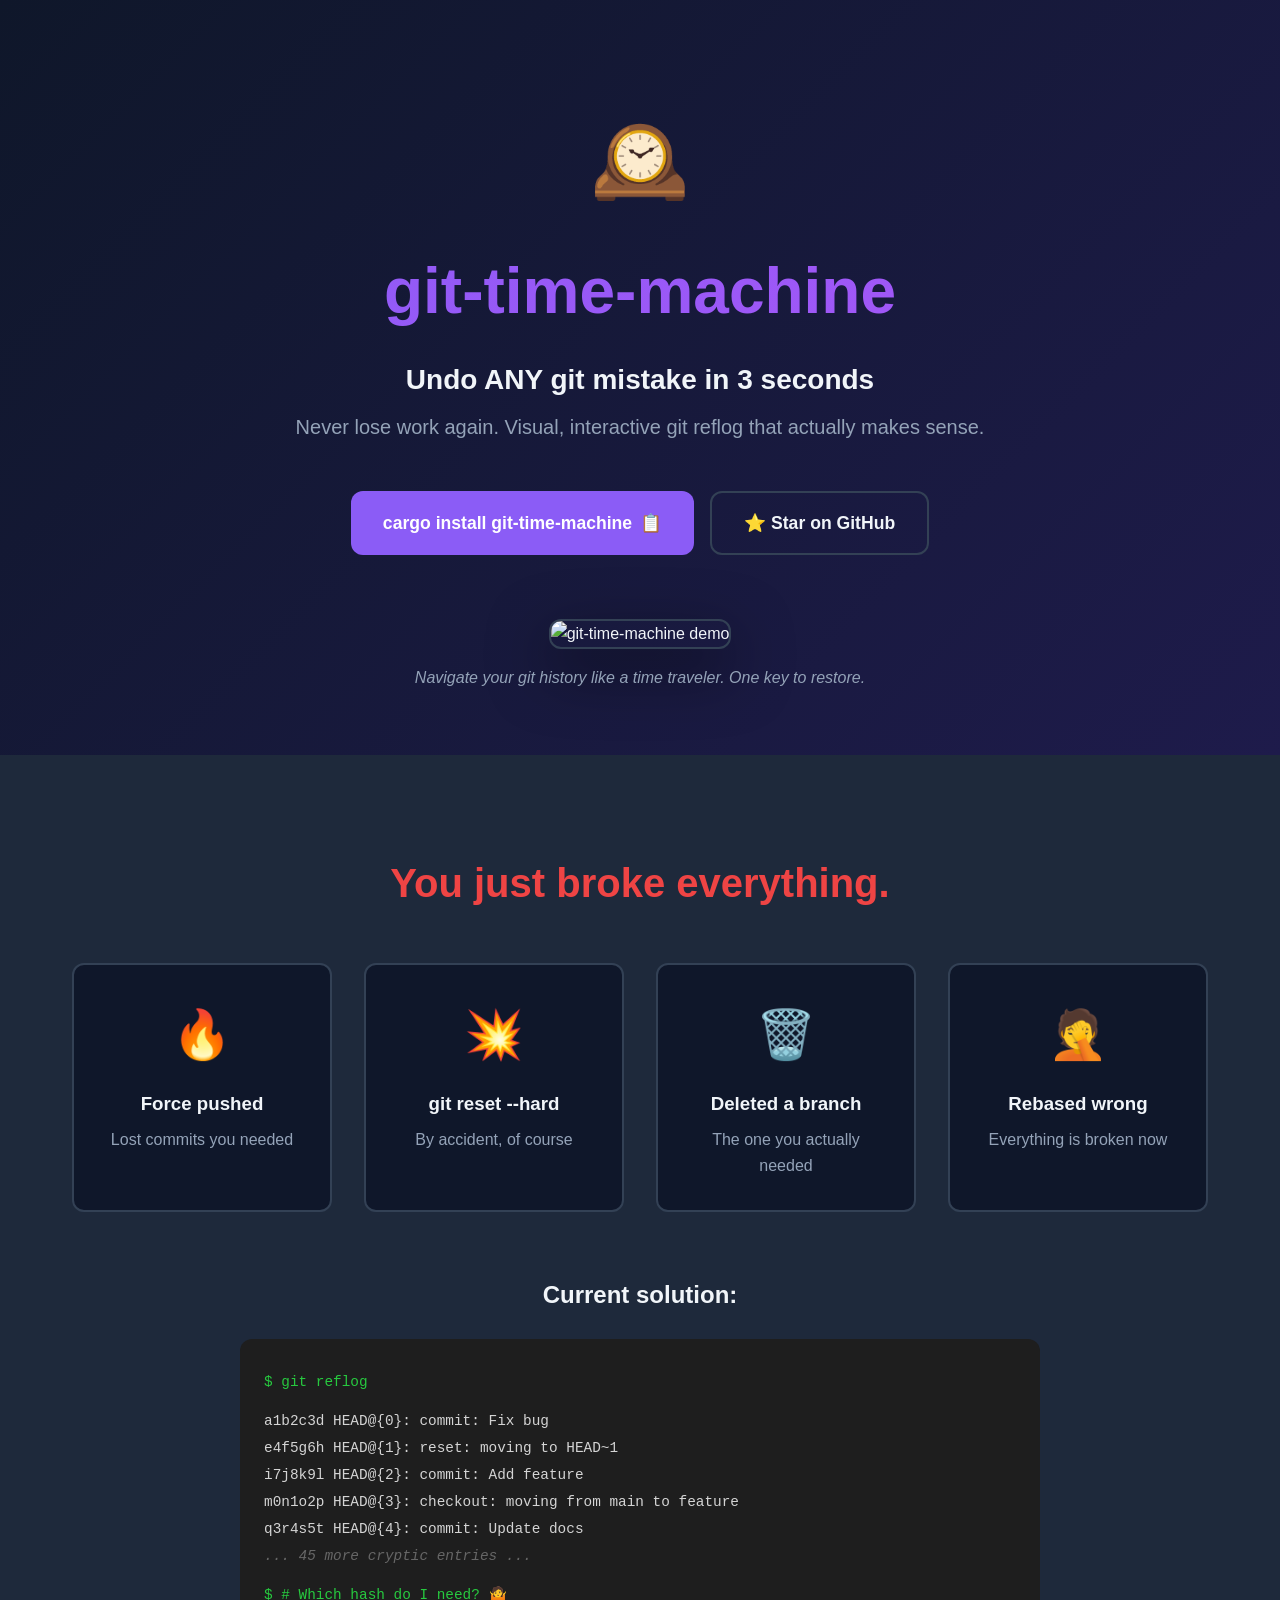
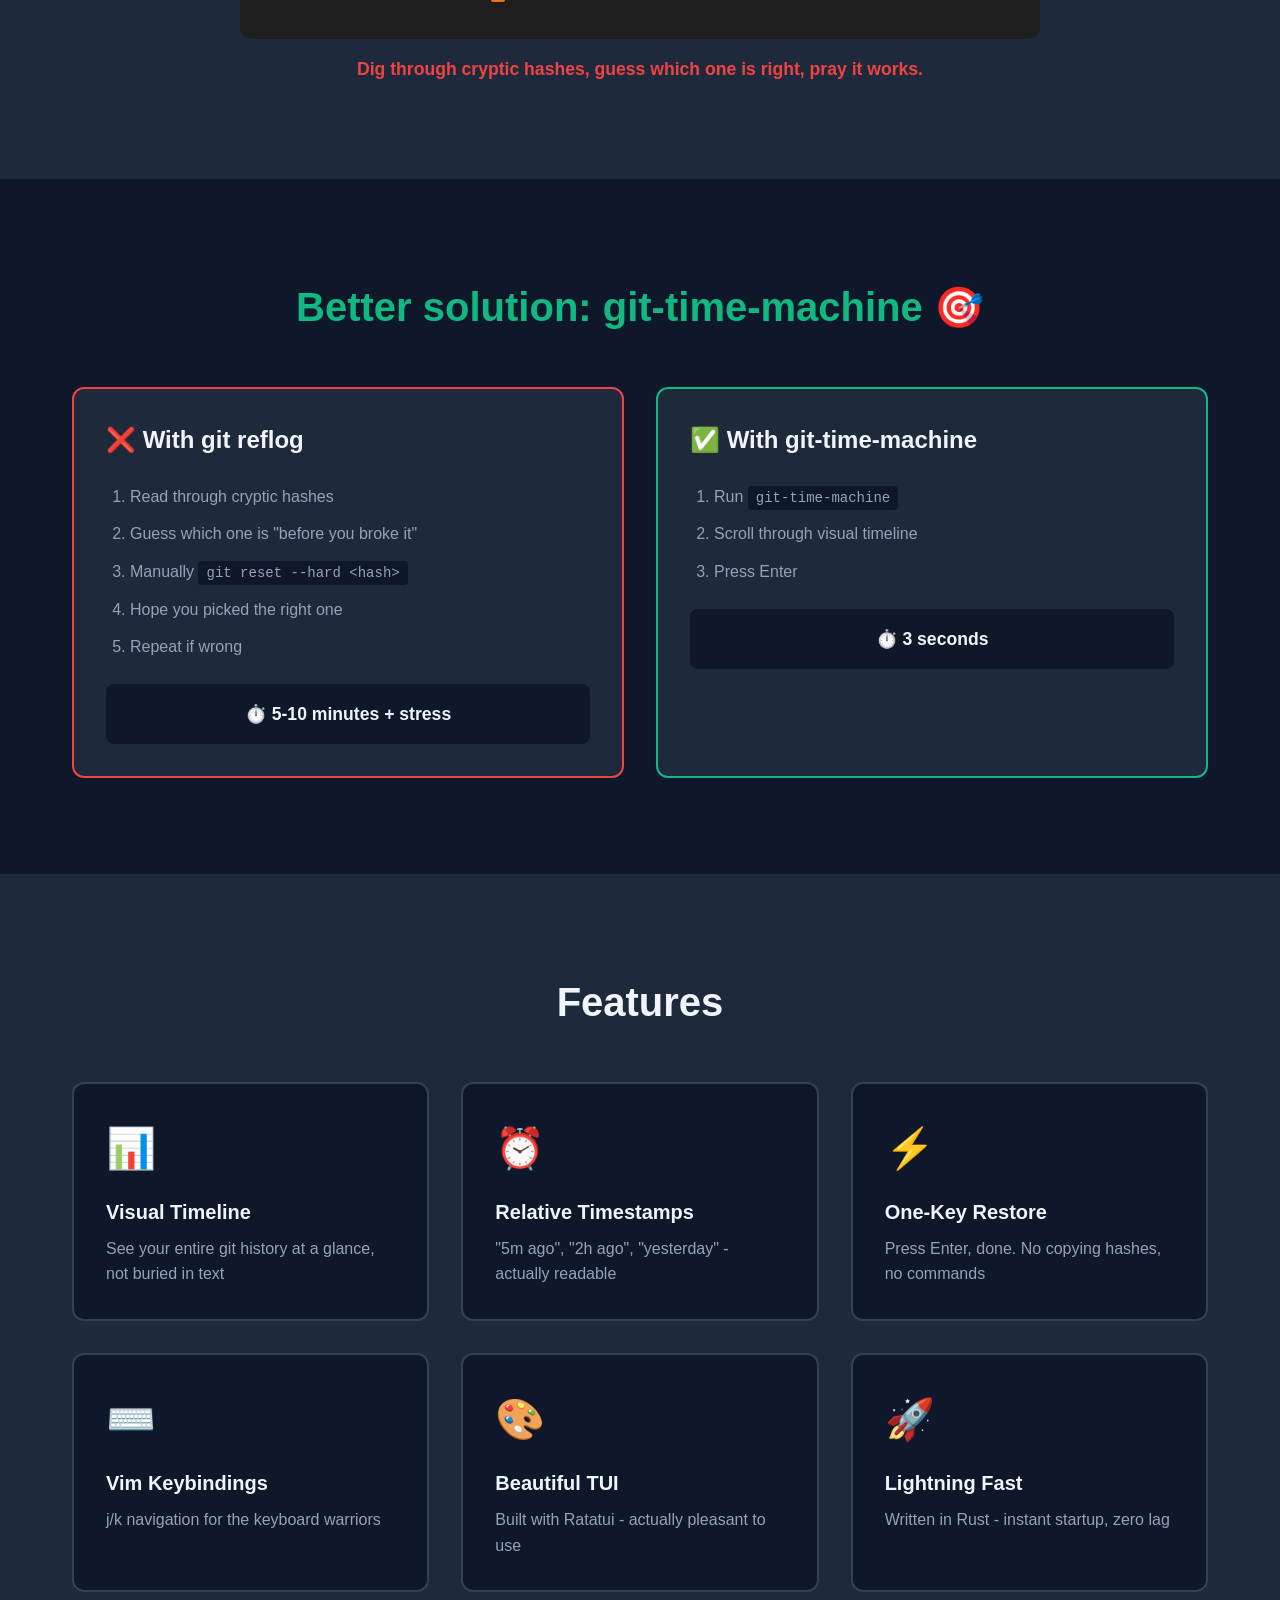
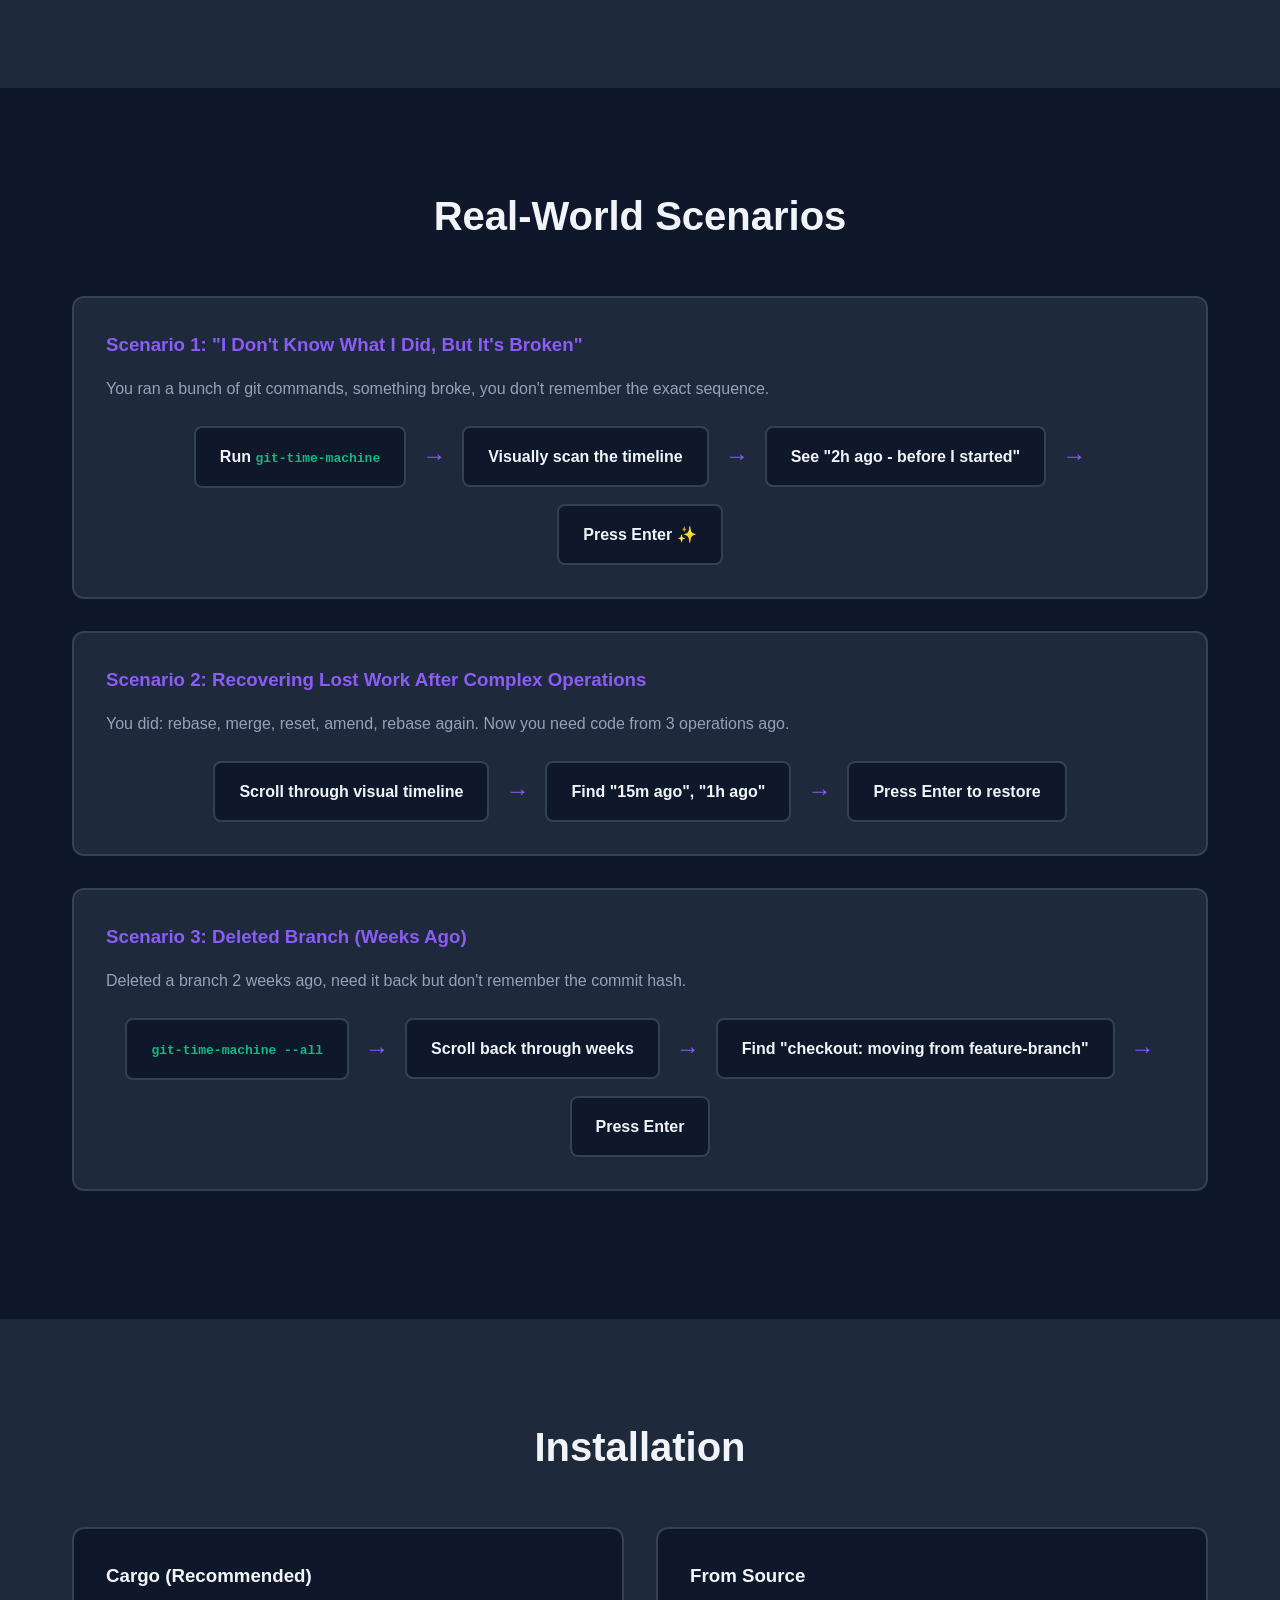
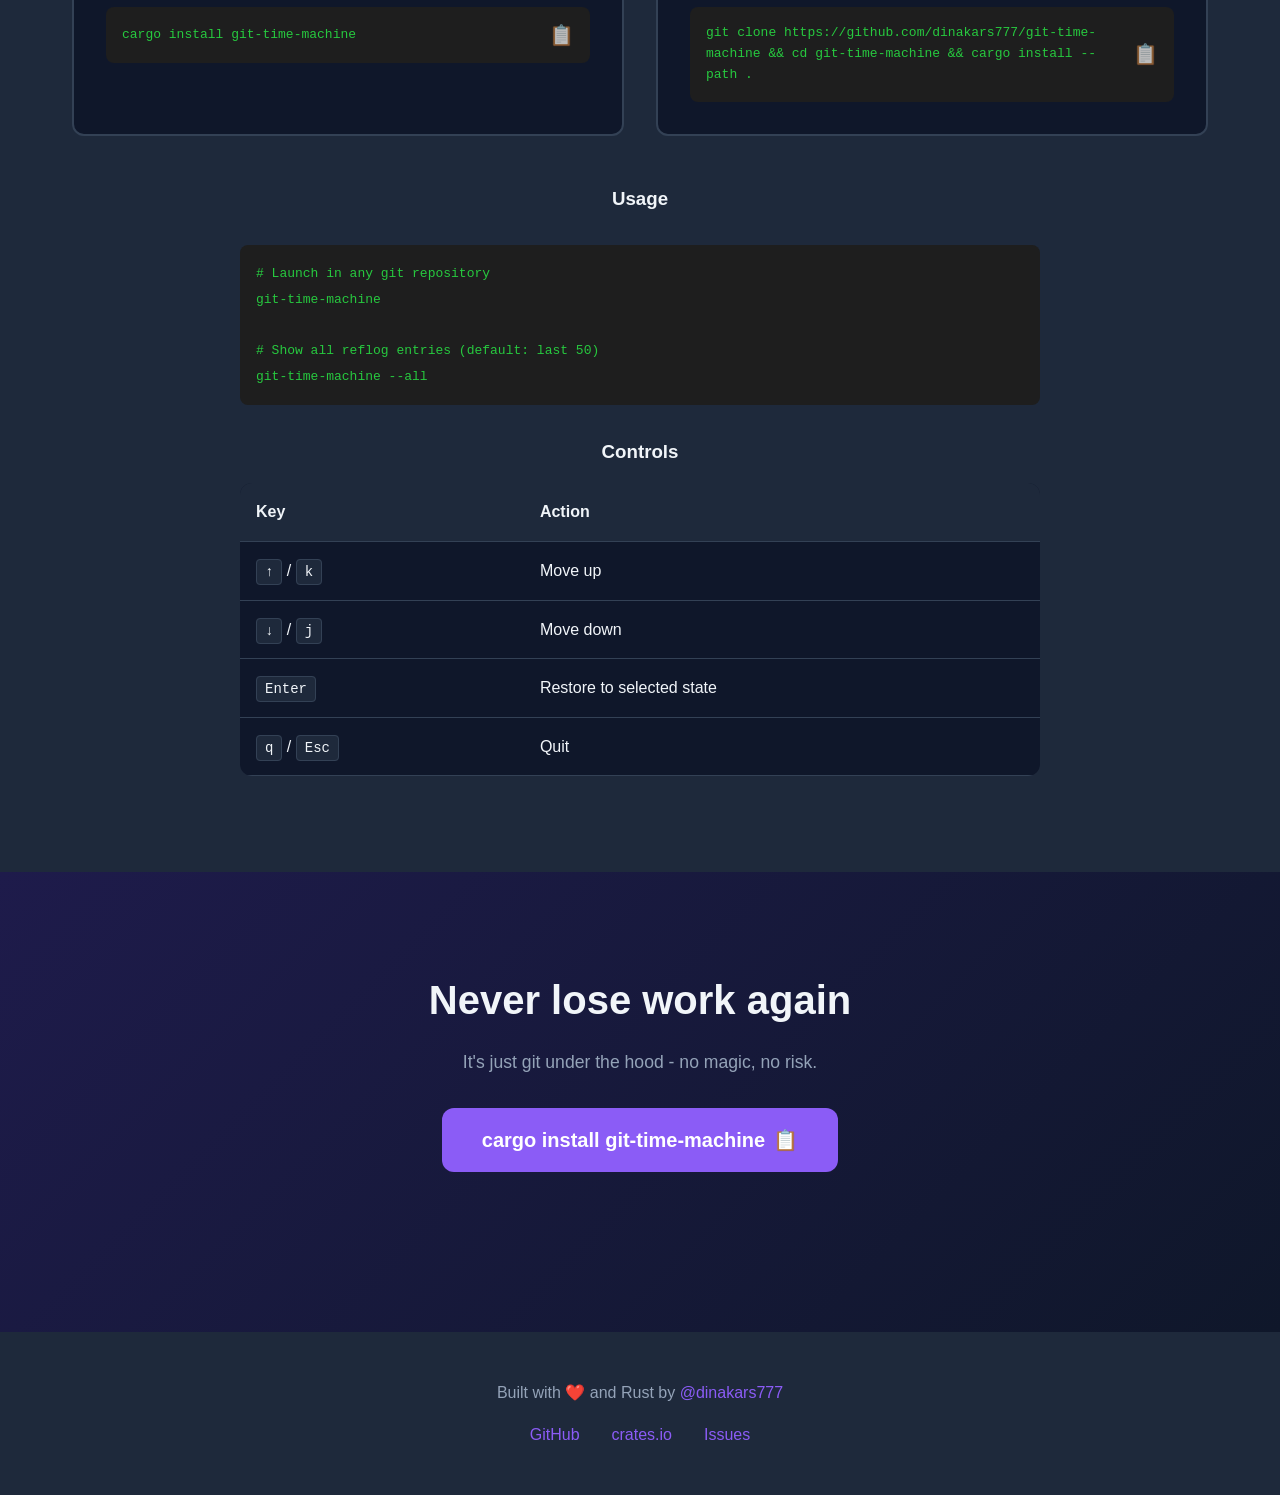
==== docs/index.html @ e6c86757 "Add landing page with Star on GitHub button - Beautiful dark-themed landing page - Embedded demo.gif" ====
<!DOCTYPE html>
<html lang="en">
<head>
    <meta charset="UTF-8">
    <meta name="viewport" content="width=device-width, initial-scale=1.0">
    <title>git-time-machine - Undo ANY git mistake in 3 seconds</title>
    <meta name="description" content="Visual git reflog TUI. Never lose work again. Navigate your git history like a time traveler with vim keybindings.">
    <link rel="stylesheet" href="style.css">
</head>
<body>
    <!-- Hero Section -->
    <section class="hero">
        <div class="container">
            <div class="hero-emoji">🕰️</div>
            <h1>git-time-machine</h1>
            <p class="tagline">Undo ANY git mistake in 3 seconds</p>
            <p class="subtitle">Never lose work again. Visual, interactive git reflog that actually makes sense.</p>
            
            <div class="cta-buttons">
                <button class="btn-primary" onclick="copyCommand()">
                    <span class="btn-text">cargo install git-time-machine</span>
                    <span class="btn-icon">📋</span>
                </button>
                <a href="https://github.com/dinakars777/git-time-machine" class="btn-secondary" target="_blank">
                    ⭐ Star on GitHub
                </a>
            </div>
            
            <div class="demo-container">
                <img src="../demo.gif" alt="git-time-machine demo" class="demo-gif">
                <p class="demo-caption">Navigate your git history like a time traveler. One key to restore.</p>
            </div>
        </div>
    </section>

    <!-- Problem Section -->
    <section class="problem">
        <div class="container">
            <h2>You just broke everything.</h2>
            <div class="problem-grid">
                <div class="problem-card">
                    <div class="problem-icon">🔥</div>
                    <h3>Force pushed</h3>
                    <p>Lost commits you needed</p>
                </div>
                <div class="problem-card">
                    <div class="problem-icon">💥</div>
                    <h3>git reset --hard</h3>
                    <p>By accident, of course</p>
                </div>
                <div class="problem-card">
                    <div class="problem-icon">🗑️</div>
                    <h3>Deleted a branch</h3>
                    <p>The one you actually needed</p>
                </div>
                <div class="problem-card">
                    <div class="problem-icon">🤦</div>
                    <h3>Rebased wrong</h3>
                    <p>Everything is broken now</p>
                </div>
            </div>
            
            <div class="current-solution">
                <h3>Current solution:</h3>
                <div class="terminal-bad">
                    <div class="terminal-line">$ git reflog</div>
                    <div class="terminal-output">
                        <div>a1b2c3d HEAD@{0}: commit: Fix bug</div>
                        <div>e4f5g6h HEAD@{1}: reset: moving to HEAD~1</div>
                        <div>i7j8k9l HEAD@{2}: commit: Add feature</div>
                        <div>m0n1o2p HEAD@{3}: checkout: moving from main to feature</div>
                        <div>q3r4s5t HEAD@{4}: commit: Update docs</div>
                        <div class="dim">... 45 more cryptic entries ...</div>
                    </div>
                    <div class="terminal-line">$ # Which hash do I need? 🤷</div>
                </div>
                <p class="pain-point">Dig through cryptic hashes, guess which one is right, pray it works.</p>
            </div>
        </div>
    </section>

    <!-- Solution Section -->
    <section class="solution">
        <div class="container">
            <h2>Better solution: git-time-machine 🎯</h2>
            
            <div class="comparison">
                <div class="comparison-card bad">
                    <h3>❌ With git reflog</h3>
                    <ol>
                        <li>Read through cryptic hashes</li>
                        <li>Guess which one is "before you broke it"</li>
                        <li>Manually <code>git reset --hard &lt;hash&gt;</code></li>
                        <li>Hope you picked the right one</li>
                        <li>Repeat if wrong</li>
                    </ol>
                    <p class="time">⏱️ 5-10 minutes + stress</p>
                </div>
                
                <div class="comparison-card good">
                    <h3>✅ With git-time-machine</h3>
                    <ol>
                        <li>Run <code>git-time-machine</code></li>
                        <li>Scroll through visual timeline</li>
                        <li>Press Enter</li>
                    </ol>
                    <p class="time">⏱️ 3 seconds</p>
                </div>
            </div>
        </div>
    </section>

    <!-- Features Section -->
    <section class="features">
        <div class="container">
            <h2>Features</h2>
            <div class="features-grid">
                <div class="feature-card">
                    <div class="feature-icon">📊</div>
                    <h3>Visual Timeline</h3>
                    <p>See your entire git history at a glance, not buried in text</p>
                </div>
                <div class="feature-card">
                    <div class="feature-icon">⏰</div>
                    <h3>Relative Timestamps</h3>
                    <p>"5m ago", "2h ago", "yesterday" - actually readable</p>
                </div>
                <div class="feature-card">
                    <div class="feature-icon">⚡</div>
                    <h3>One-Key Restore</h3>
                    <p>Press Enter, done. No copying hashes, no commands</p>
                </div>
                <div class="feature-card">
                    <div class="feature-icon">⌨️</div>
                    <h3>Vim Keybindings</h3>
                    <p>j/k navigation for the keyboard warriors</p>
                </div>
                <div class="feature-card">
                    <div class="feature-icon">🎨</div>
                    <h3>Beautiful TUI</h3>
                    <p>Built with Ratatui - actually pleasant to use</p>
                </div>
                <div class="feature-card">
                    <div class="feature-icon">🚀</div>
                    <h3>Lightning Fast</h3>
                    <p>Written in Rust - instant startup, zero lag</p>
                </div>
            </div>
        </div>
    </section>

    <!-- Use Cases -->
    <section class="use-cases">
        <div class="container">
            <h2>Real-World Scenarios</h2>
            
            <div class="use-case">
                <h3>Scenario 1: "I Don't Know What I Did, But It's Broken"</h3>
                <p>You ran a bunch of git commands, something broke, you don't remember the exact sequence.</p>
                <div class="scenario-solution">
                    <div class="step">Run <code>git-time-machine</code></div>
                    <div class="arrow">→</div>
                    <div class="step">Visually scan the timeline</div>
                    <div class="arrow">→</div>
                    <div class="step">See "2h ago - before I started"</div>
                    <div class="arrow">→</div>
                    <div class="step">Press Enter ✨</div>
                </div>
            </div>
            
            <div class="use-case">
                <h3>Scenario 2: Recovering Lost Work After Complex Operations</h3>
                <p>You did: rebase, merge, reset, amend, rebase again. Now you need code from 3 operations ago.</p>
                <div class="scenario-solution">
                    <div class="step">Scroll through visual timeline</div>
                    <div class="arrow">→</div>
                    <div class="step">Find "15m ago", "1h ago"</div>
                    <div class="arrow">→</div>
                    <div class="step">Press Enter to restore</div>
                </div>
            </div>
            
            <div class="use-case">
                <h3>Scenario 3: Deleted Branch (Weeks Ago)</h3>
                <p>Deleted a branch 2 weeks ago, need it back but don't remember the commit hash.</p>
                <div class="scenario-solution">
                    <div class="step"><code>git-time-machine --all</code></div>
                    <div class="arrow">→</div>
                    <div class="step">Scroll back through weeks</div>
                    <div class="arrow">→</div>
                    <div class="step">Find "checkout: moving from feature-branch"</div>
                    <div class="arrow">→</div>
                    <div class="step">Press Enter</div>
                </div>
            </div>
        </div>
    </section>

    <!-- Installation -->
    <section class="installation">
        <div class="container">
            <h2>Installation</h2>
            <div class="install-options">
                <div class="install-card">
                    <h3>Cargo (Recommended)</h3>
                    <div class="code-block">
                        <code>cargo install git-time-machine</code>
                        <button class="copy-btn" onclick="copyToClipboard('cargo install git-time-machine')">📋</button>
                    </div>
                </div>
                <div class="install-card">
                    <h3>From Source</h3>
                    <div class="code-block">
                        <code>git clone https://github.com/dinakars777/git-time-machine && cd git-time-machine && cargo install --path .</code>
                        <button class="copy-btn" onclick="copyToClipboard('git clone https://github.com/dinakars777/git-time-machine && cd git-time-machine && cargo install --path .')">📋</button>
                    </div>
                </div>
            </div>
            
            <div class="usage-section">
                <h3>Usage</h3>
                <div class="code-block large">
                    <code># Launch in any git repository<br>git-time-machine<br><br># Show all reflog entries (default: last 50)<br>git-time-machine --all</code>
                </div>
                
                <h3>Controls</h3>
                <table class="controls-table">
                    <thead>
                        <tr>
                            <th>Key</th>
                            <th>Action</th>
                        </tr>
                    </thead>
                    <tbody>
                        <tr>
                            <td><kbd>↑</kbd> / <kbd>k</kbd></td>
                            <td>Move up</td>
                        </tr>
                        <tr>
                            <td><kbd>↓</kbd> / <kbd>j</kbd></td>
                            <td>Move down</td>
                        </tr>
                        <tr>
                            <td><kbd>Enter</kbd></td>
                            <td>Restore to selected state</td>
                        </tr>
                        <tr>
                            <td><kbd>q</kbd> / <kbd>Esc</kbd></td>
                            <td>Quit</td>
                        </tr>
                    </tbody>
                </table>
            </div>
        </div>
    </section>

    <!-- CTA Section -->
    <section class="cta">
        <div class="container">
            <h2>Never lose work again</h2>
            <p class="cta-subtext">It's just git under the hood - no magic, no risk.</p>
            <div class="cta-buttons">
                <button class="btn-primary large" onclick="copyCommand()">
                    <span class="btn-text">cargo install git-time-machine</span>
                    <span class="btn-icon">📋</span>
                </button>
            </div>
        </div>
    </section>

    <!-- Footer -->
    <footer>
        <div class="container">
            <p>Built with ❤️ and Rust by <a href="https://github.com/dinakars777" target="_blank">@dinakars777</a></p>
            <div class="footer-links">
                <a href="https://github.com/dinakars777/git-time-machine" target="_blank">GitHub</a>
                <a href="https://crates.io/crates/git-time-machine" target="_blank">crates.io</a>
                <a href="https://github.com/dinakars777/git-time-machine/issues" target="_blank">Issues</a>
            </div>
        </div>
    </footer>

    <script src="script.js"></script>
</body>
</html>
---- docs/style.css ----
* {
    margin: 0;
    padding: 0;
    box-sizing: border-box;
}

:root {
    --primary: #8b5cf6;
    --primary-dark: #7c3aed;
    --secondary: #10b981;
    --danger: #ef4444;
    --bg: #0f172a;
    --bg-light: #1e293b;
    --text: #f1f5f9;
    --text-muted: #94a3b8;
    --border: #334155;
}

body {
    font-family: -apple-system, BlinkMacSystemFont, 'Segoe UI', Roboto, Oxygen, Ubuntu, Cantarell, sans-serif;
    background: var(--bg);
    color: var(--text);
    line-height: 1.6;
}

.container {
    max-width: 1200px;
    margin: 0 auto;
    padding: 0 2rem;
}

/* Hero Section */
.hero {
    padding: 6rem 0 4rem;
    text-align: center;
    background: linear-gradient(135deg, var(--bg) 0%, #1e1b4b 100%);
}

.hero-emoji {
    font-size: 5rem;
    margin-bottom: 1rem;
    animation: float 3s ease-in-out infinite;
}

@keyframes float {
    0%, 100% { transform: translateY(0); }
    50% { transform: translateY(-20px); }
}

.hero h1 {
    font-size: 4rem;
    font-weight: 800;
    margin-bottom: 1rem;
    background: linear-gradient(135deg, #8b5cf6 0%, #a855f7 100%);
    -webkit-background-clip: text;
    -webkit-text-fill-color: transparent;
    background-clip: text;
}

.tagline {
    font-size: 1.75rem;
    color: var(--text);
    margin-bottom: 0.5rem;
    font-weight: 600;
}

.subtitle {
    font-size: 1.25rem;
    color: var(--text-muted);
    margin-bottom: 3rem;
}

.cta-buttons {
    display: flex;
    gap: 1rem;
    justify-content: center;
    flex-wrap: wrap;
    margin-bottom: 4rem;
}

.btn-primary, .btn-secondary {
    padding: 1rem 2rem;
    border-radius: 0.75rem;
    font-size: 1.1rem;
    font-weight: 600;
    cursor: pointer;
    transition: all 0.3s ease;
    text-decoration: none;
    display: inline-flex;
    align-items: center;
    gap: 0.5rem;
}

.btn-primary {
    background: var(--primary);
    color: white;
    border: none;
}

.btn-primary:hover {
    background: var(--primary-dark);
    transform: translateY(-2px);
    box-shadow: 0 10px 25px rgba(139, 92, 246, 0.3);
}

.btn-primary.large {
    padding: 1.25rem 2.5rem;
    font-size: 1.25rem;
}

.btn-secondary {
    background: transparent;
    color: var(--text);
    border: 2px solid var(--border);
}

.btn-secondary:hover {
    border-color: var(--primary);
    color: var(--primary);
    transform: translateY(-2px);
}

/* Demo */
.demo-container {
    max-width: 900px;
    margin: 0 auto;
}

.demo-gif {
    width: 100%;
    border-radius: 0.75rem;
    box-shadow: 0 20px 60px rgba(0, 0, 0, 0.5);
    border: 2px solid var(--border);
}

.demo-caption {
    margin-top: 1rem;
    color: var(--text-muted);
    font-style: italic;
}

/* Problem Section */
.problem {
    padding: 6rem 0;
    background: var(--bg-light);
}

.problem h2 {
    font-size: 2.5rem;
    text-align: center;
    margin-bottom: 3rem;
    color: var(--danger);
}

.problem-grid {
    display: grid;
    grid-template-columns: repeat(auto-fit, minmax(250px, 1fr));
    gap: 2rem;
    margin-bottom: 4rem;
}

.problem-card {
    background: var(--bg);
    padding: 2rem;
    border-radius: 0.75rem;
    text-align: center;
    border: 2px solid var(--border);
}

.problem-icon {
    font-size: 3rem;
    margin-bottom: 1rem;
}

.problem-card h3 {
    margin-bottom: 0.5rem;
}

.problem-card p {
    color: var(--text-muted);
}

.current-solution {
    max-width: 800px;
    margin: 0 auto;
    text-align: center;
}

.current-solution h3 {
    margin-bottom: 1.5rem;
    font-size: 1.5rem;
}

.terminal-bad {
    background: #1e1e1e;
    border-radius: 0.75rem;
    padding: 1.5rem;
    text-align: left;
    font-family: 'Monaco', 'Menlo', 'Courier New', monospace;
    font-size: 0.9rem;
    margin-bottom: 1rem;
}

.terminal-line {
    color: #27c93f;
    margin: 0.5rem 0;
}

.terminal-output {
    margin: 1rem 0;
}

.terminal-output div {
    color: #d4d4d4;
    margin: 0.25rem 0;
}

.terminal-output .dim {
    color: #666;
    font-style: italic;
}

.pain-point {
    color: var(--danger);
    font-size: 1.1rem;
    font-weight: 600;
}

/* Solution Section */
.solution {
    padding: 6rem 0;
}

.solution h2 {
    font-size: 2.5rem;
    text-align: center;
    margin-bottom: 3rem;
    color: var(--secondary);
}

.comparison {
    display: grid;
    grid-template-columns: repeat(auto-fit, minmax(400px, 1fr));
    gap: 2rem;
}

.comparison-card {
    background: var(--bg-light);
    padding: 2rem;
    border-radius: 0.75rem;
    border: 2px solid var(--border);
}

.comparison-card.bad {
    border-color: var(--danger);
}

.comparison-card.good {
    border-color: var(--secondary);
}

.comparison-card h3 {
    margin-bottom: 1.5rem;
    font-size: 1.5rem;
}

.comparison-card ol {
    margin-left: 1.5rem;
    margin-bottom: 1.5rem;
}

.comparison-card li {
    margin: 0.75rem 0;
    color: var(--text-muted);
}

.comparison-card code {
    background: var(--bg);
    padding: 0.25rem 0.5rem;
    border-radius: 0.25rem;
    font-size: 0.875rem;
}

.time {
    font-weight: 600;
    font-size: 1.1rem;
    text-align: center;
    padding: 1rem;
    background: var(--bg);
    border-radius: 0.5rem;
}

/* Features Section */
.features {
    padding: 6rem 0;
    background: var(--bg-light);
}

.features h2 {
    font-size: 2.5rem;
    text-align: center;
    margin-bottom: 3rem;
}

.features-grid {
    display: grid;
    grid-template-columns: repeat(auto-fit, minmax(300px, 1fr));
    gap: 2rem;
}

.feature-card {
    background: var(--bg);
    padding: 2rem;
    border-radius: 0.75rem;
    border: 2px solid var(--border);
    transition: all 0.3s ease;
}

.feature-card:hover {
    border-color: var(--primary);
    transform: translateY(-5px);
}

.feature-icon {
    font-size: 2.5rem;
    margin-bottom: 1rem;
}

.feature-card h3 {
    font-size: 1.25rem;
    margin-bottom: 0.5rem;
}

.feature-card p {
    color: var(--text-muted);
}

/* Use Cases */
.use-cases {
    padding: 6rem 0;
}

.use-cases h2 {
    font-size: 2.5rem;
    text-align: center;
    margin-bottom: 3rem;
}

.use-case {
    background: var(--bg-light);
    padding: 2rem;
    border-radius: 0.75rem;
    margin-bottom: 2rem;
    border: 2px solid var(--border);
}

.use-case h3 {
    margin-bottom: 1rem;
    color: var(--primary);
}

.use-case p {
    color: var(--text-muted);
    margin-bottom: 1.5rem;
}

.scenario-solution {
    display: flex;
    align-items: center;
    gap: 1rem;
    flex-wrap: wrap;
    justify-content: center;
}

.step {
    background: var(--bg);
    padding: 1rem 1.5rem;
    border-radius: 0.5rem;
    border: 2px solid var(--border);
    font-weight: 600;
}

.step code {
    background: transparent;
    color: var(--secondary);
}

.arrow {
    font-size: 1.5rem;
    color: var(--primary);
}

/* Installation */
.installation {
    padding: 6rem 0;
    background: var(--bg-light);
}

.installation h2 {
    font-size: 2.5rem;
    text-align: center;
    margin-bottom: 3rem;
}

.install-options {
    display: grid;
    grid-template-columns: repeat(auto-fit, minmax(400px, 1fr));
    gap: 2rem;
    margin-bottom: 3rem;
}

.install-card {
    background: var(--bg);
    padding: 2rem;
    border-radius: 0.75rem;
    border: 2px solid var(--border);
}

.install-card h3 {
    margin-bottom: 1rem;
}

.code-block {
    background: #1e1e1e;
    padding: 1rem;
    border-radius: 0.5rem;
    display: flex;
    align-items: center;
    justify-content: space-between;
    gap: 1rem;
    font-family: 'Monaco', 'Menlo', 'Courier New', monospace;
}

.code-block.large {
    display: block;
    margin: 2rem 0;
}

.code-block code {
    color: #27c93f;
    flex: 1;
}

.copy-btn {
    background: transparent;
    border: none;
    cursor: pointer;
    font-size: 1.25rem;
    opacity: 0.7;
    transition: opacity 0.3s;
}

.copy-btn:hover {
    opacity: 1;
}

.usage-section {
    max-width: 800px;
    margin: 3rem auto 0;
}

.usage-section h3 {
    margin: 2rem 0 1rem;
    text-align: center;
}

.controls-table {
    width: 100%;
    background: var(--bg);
    border-radius: 0.75rem;
    overflow: hidden;
    border-collapse: collapse;
}

.controls-table th,
.controls-table td {
    padding: 1rem;
    text-align: left;
    border-bottom: 1px solid var(--border);
}

.controls-table th {
    background: var(--bg-light);
    font-weight: 600;
}

kbd {
    background: var(--bg-light);
    padding: 0.25rem 0.5rem;
    border-radius: 0.25rem;
    border: 1px solid var(--border);
    font-family: monospace;
    font-size: 0.875rem;
}

/* CTA Section */
.cta {
    padding: 6rem 0;
    text-align: center;
    background: linear-gradient(135deg, #1e1b4b 0%, var(--bg) 100%);
}

.cta h2 {
    font-size: 2.5rem;
    margin-bottom: 1rem;
}

.cta-subtext {
    margin-bottom: 2rem;
    color: var(--text-muted);
    font-size: 1.1rem;
}

/* Footer */
footer {
    padding: 3rem 0;
    background: var(--bg-light);
    text-align: center;
}

footer p {
    margin-bottom: 1rem;
    color: var(--text-muted);
}

footer a {
    color: var(--primary);
    text-decoration: none;
}

footer a:hover {
    text-decoration: underline;
}

.footer-links {
    display: flex;
    gap: 2rem;
    justify-content: center;
}

/* Responsive */
@media (max-width: 768px) {
    .hero h1 {
        font-size: 2.5rem;
    }
    
    .tagline {
        font-size: 1.25rem;
    }
    
    .subtitle {
        font-size: 1rem;
    }
    
    .problem h2,
    .solution h2,
    .features h2,
    .use-cases h2,
    .installation h2,
    .cta h2 {
        font-size: 2rem;
    }
    
    .comparison {
        grid-template-columns: 1fr;
    }
    
    .install-options {
        grid-template-columns: 1fr;
    }
    
    .scenario-solution {
        flex-direction: column;
    }
    
    .arrow {
        transform: rotate(90deg);
    }
}
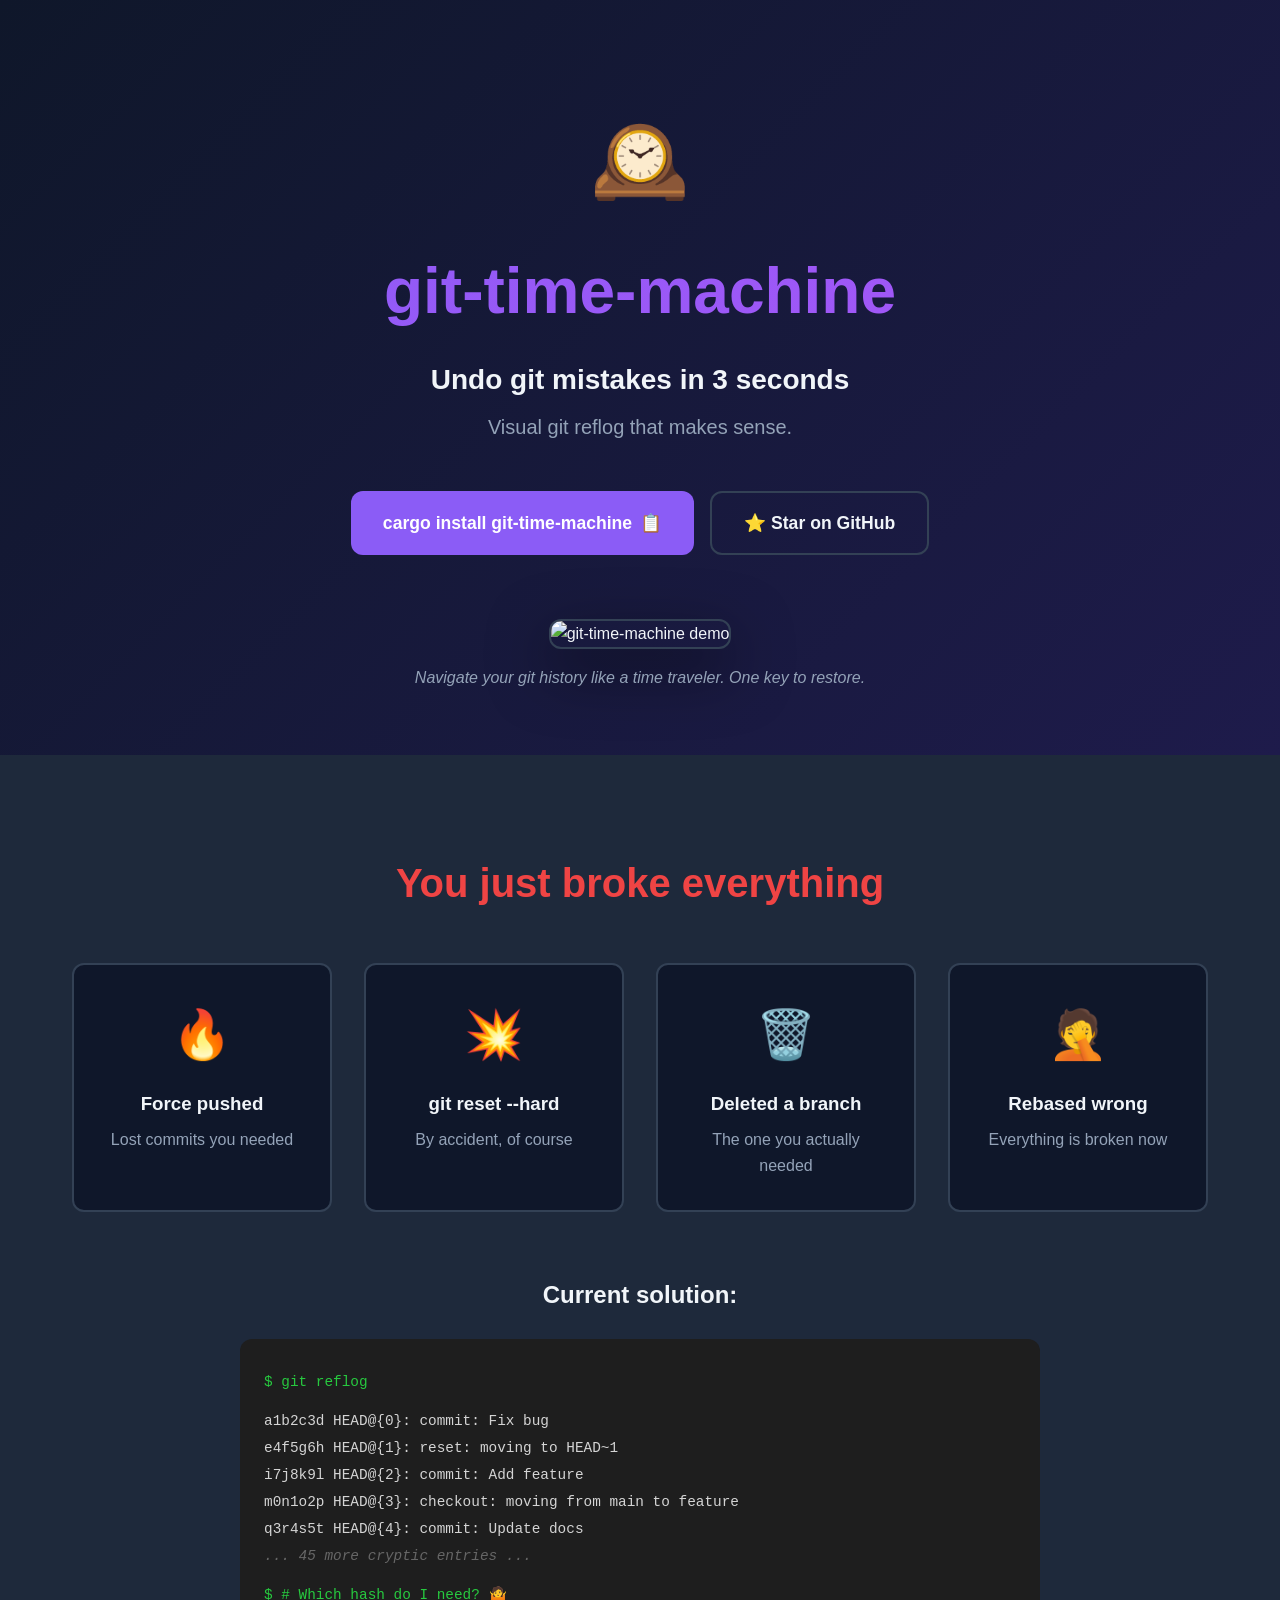
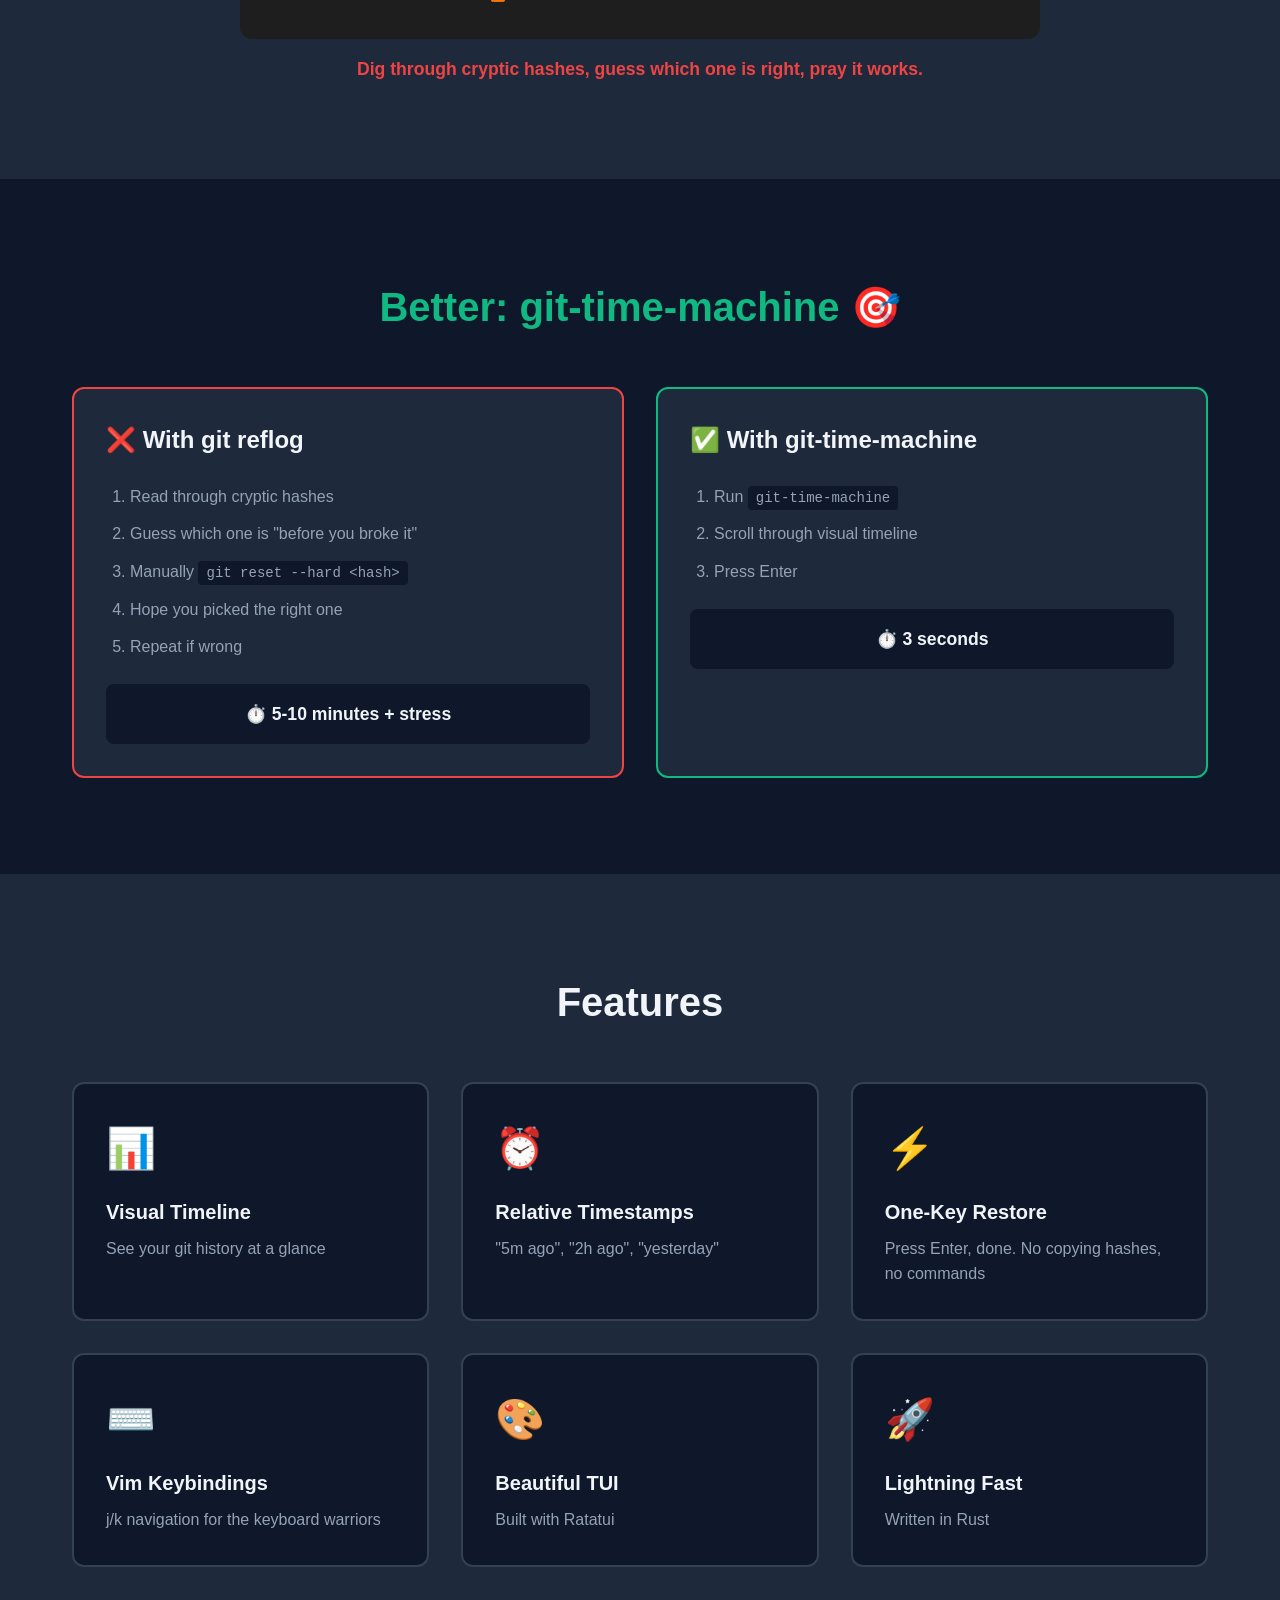
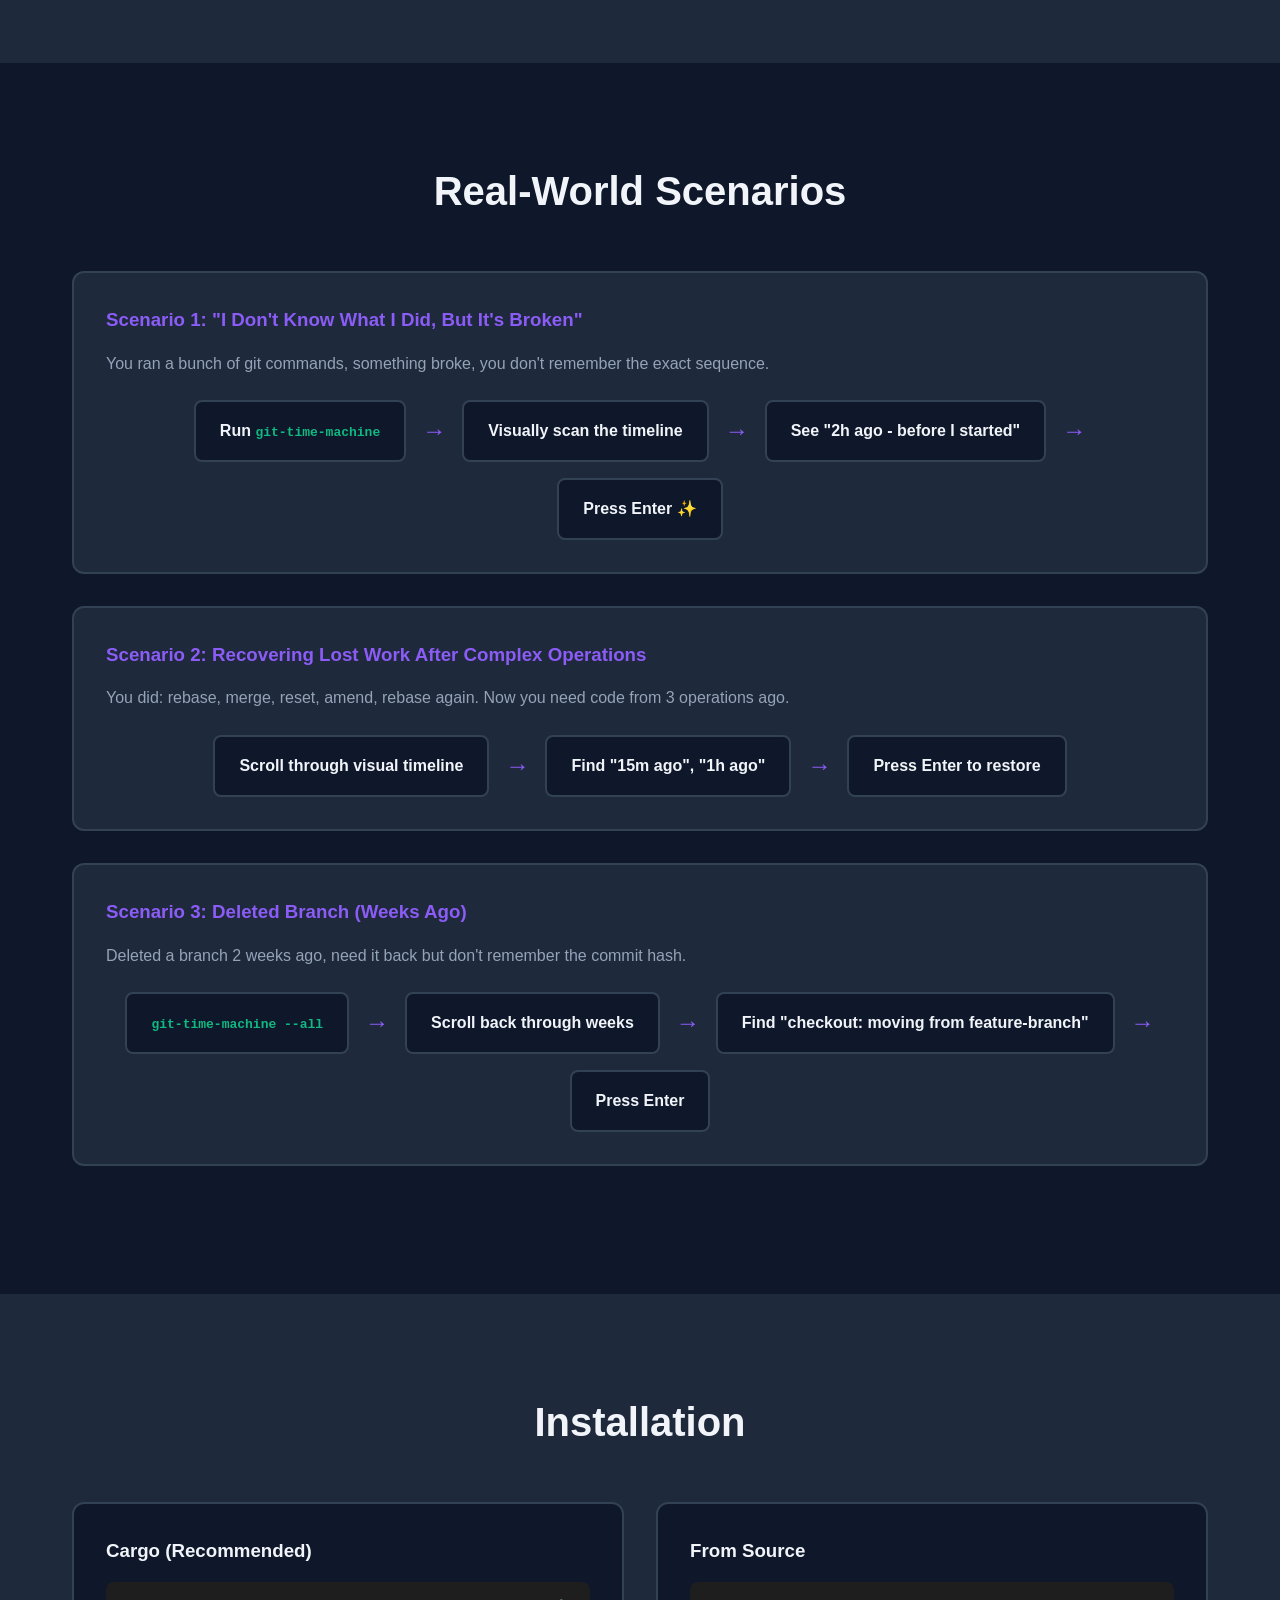
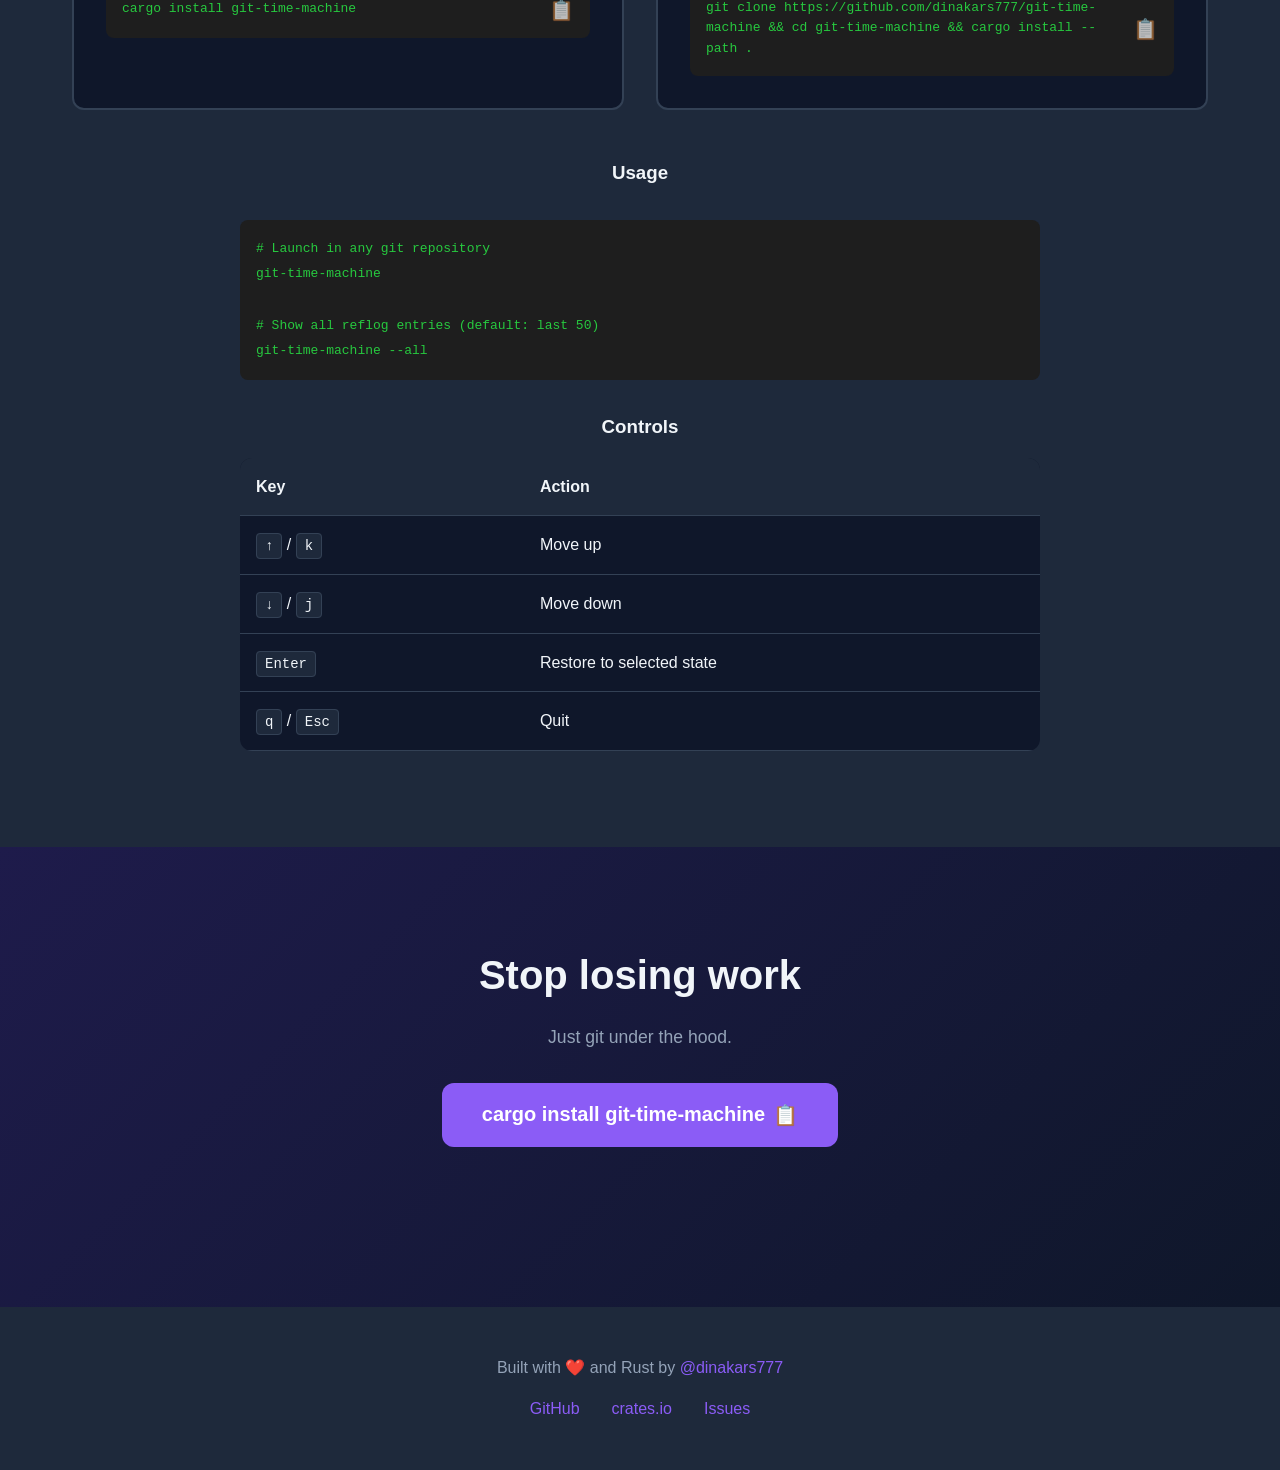
==== commit 2cec2ced: "Update landing page copy" ====
--- a/docs/index.html
+++ b/docs/index.html
@@ -13,8 +13,8 @@
         <div class="container">
             <div class="hero-emoji">🕰️</div>
             <h1>git-time-machine</h1>
-            <p class="tagline">Undo ANY git mistake in 3 seconds</p>
-            <p class="subtitle">Never lose work again. Visual, interactive git reflog that actually makes sense.</p>
+            <p class="tagline">Undo git mistakes in 3 seconds</p>
+            <p class="subtitle">Visual git reflog that makes sense.</p>
             
             <div class="cta-buttons">
                 <button class="btn-primary" onclick="copyCommand()">
@@ -36,7 +36,7 @@
     <!-- Problem Section -->
     <section class="problem">
         <div class="container">
-            <h2>You just broke everything.</h2>
+            <h2>You just broke everything</h2>
             <div class="problem-grid">
                 <div class="problem-card">
                     <div class="problem-icon">🔥</div>
@@ -82,7 +82,7 @@
     <!-- Solution Section -->
     <section class="solution">
         <div class="container">
-            <h2>Better solution: git-time-machine 🎯</h2>
+            <h2>Better: git-time-machine 🎯</h2>
             
             <div class="comparison">
                 <div class="comparison-card bad">
@@ -118,12 +118,12 @@
                 <div class="feature-card">
                     <div class="feature-icon">📊</div>
                     <h3>Visual Timeline</h3>
-                    <p>See your entire git history at a glance, not buried in text</p>
+                    <p>See your git history at a glance</p>
                 </div>
                 <div class="feature-card">
                     <div class="feature-icon">⏰</div>
                     <h3>Relative Timestamps</h3>
-                    <p>"5m ago", "2h ago", "yesterday" - actually readable</p>
+                    <p>"5m ago", "2h ago", "yesterday"</p>
                 </div>
                 <div class="feature-card">
                     <div class="feature-icon">⚡</div>
@@ -138,12 +138,12 @@
                 <div class="feature-card">
                     <div class="feature-icon">🎨</div>
                     <h3>Beautiful TUI</h3>
-                    <p>Built with Ratatui - actually pleasant to use</p>
+                    <p>Built with Ratatui</p>
                 </div>
                 <div class="feature-card">
                     <div class="feature-icon">🚀</div>
                     <h3>Lightning Fast</h3>
-                    <p>Written in Rust - instant startup, zero lag</p>
+                    <p>Written in Rust</p>
                 </div>
             </div>
         </div>
@@ -257,8 +257,8 @@
     <!-- CTA Section -->
     <section class="cta">
         <div class="container">
-            <h2>Never lose work again</h2>
-            <p class="cta-subtext">It's just git under the hood - no magic, no risk.</p>
+            <h2>Stop losing work</h2>
+            <p class="cta-subtext">Just git under the hood.</p>
             <div class="cta-buttons">
                 <button class="btn-primary large" onclick="copyCommand()">
                     <span class="btn-text">cargo install git-time-machine</span>
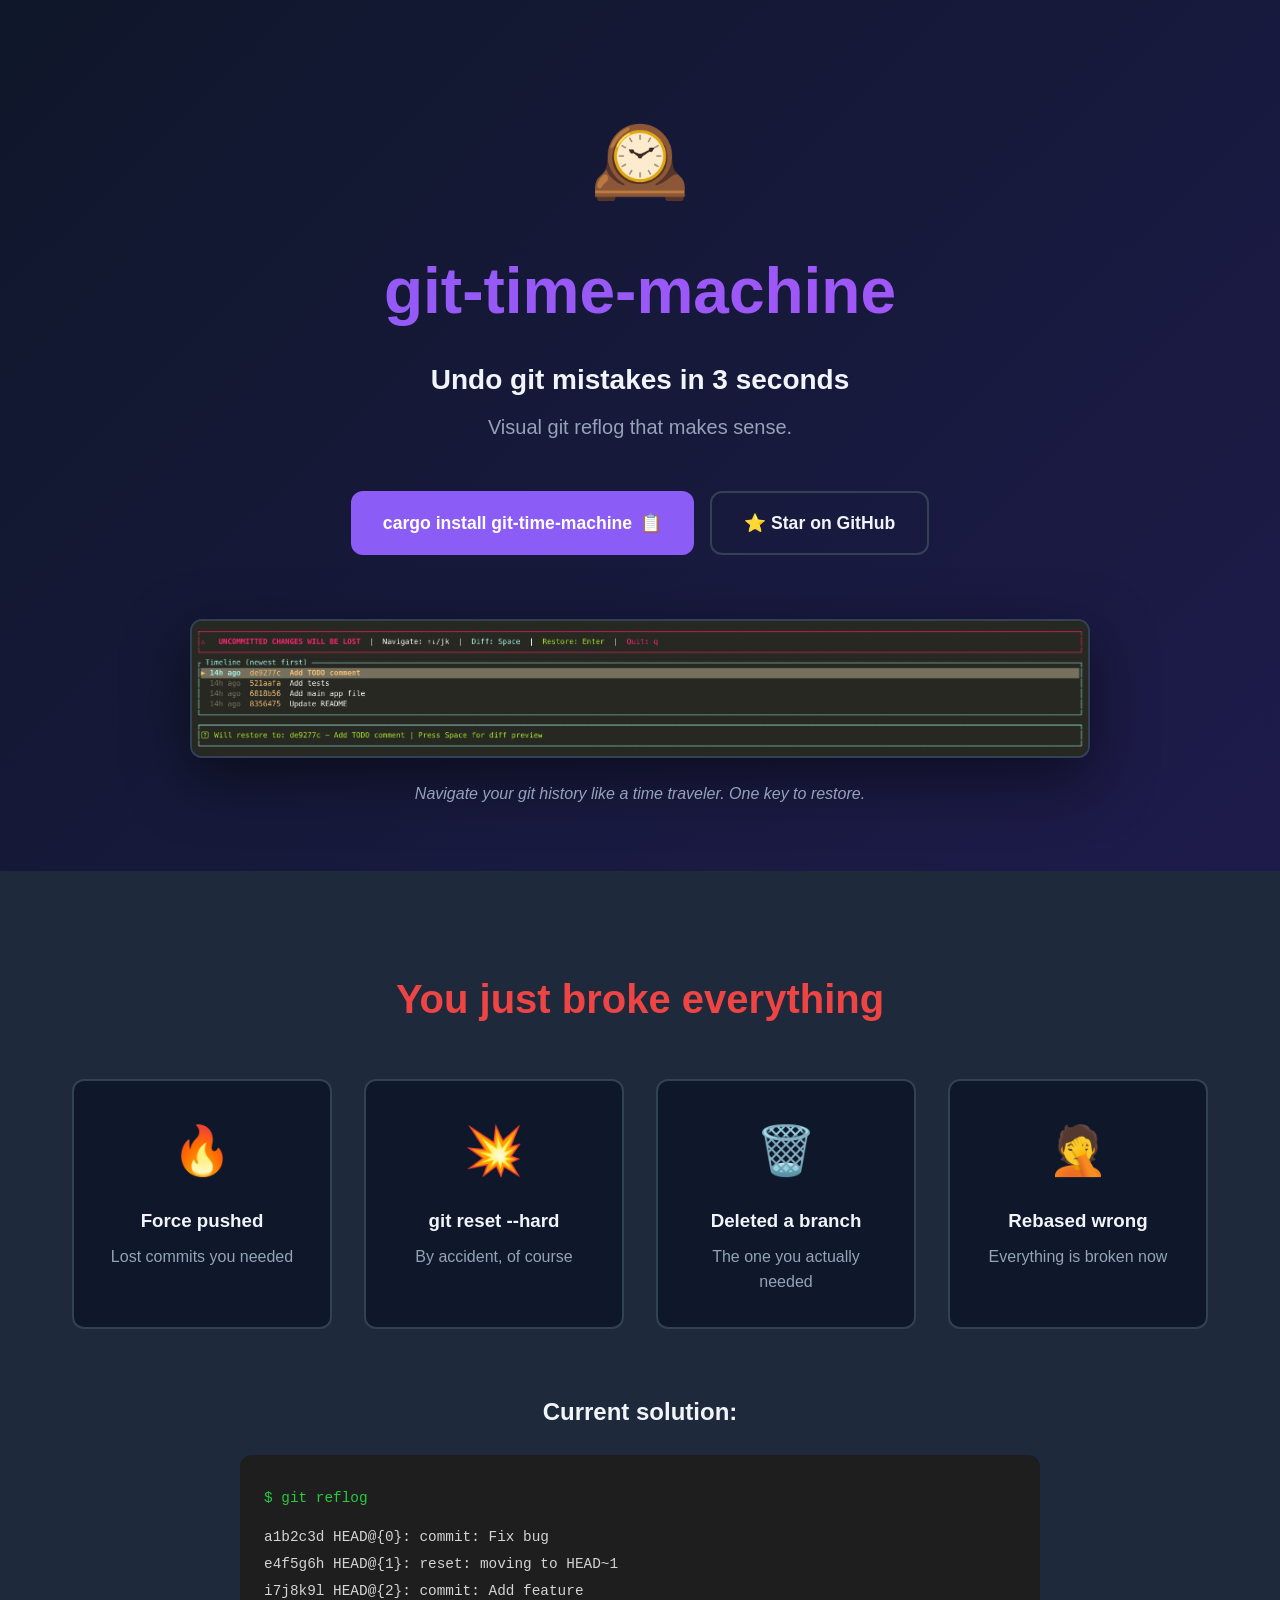
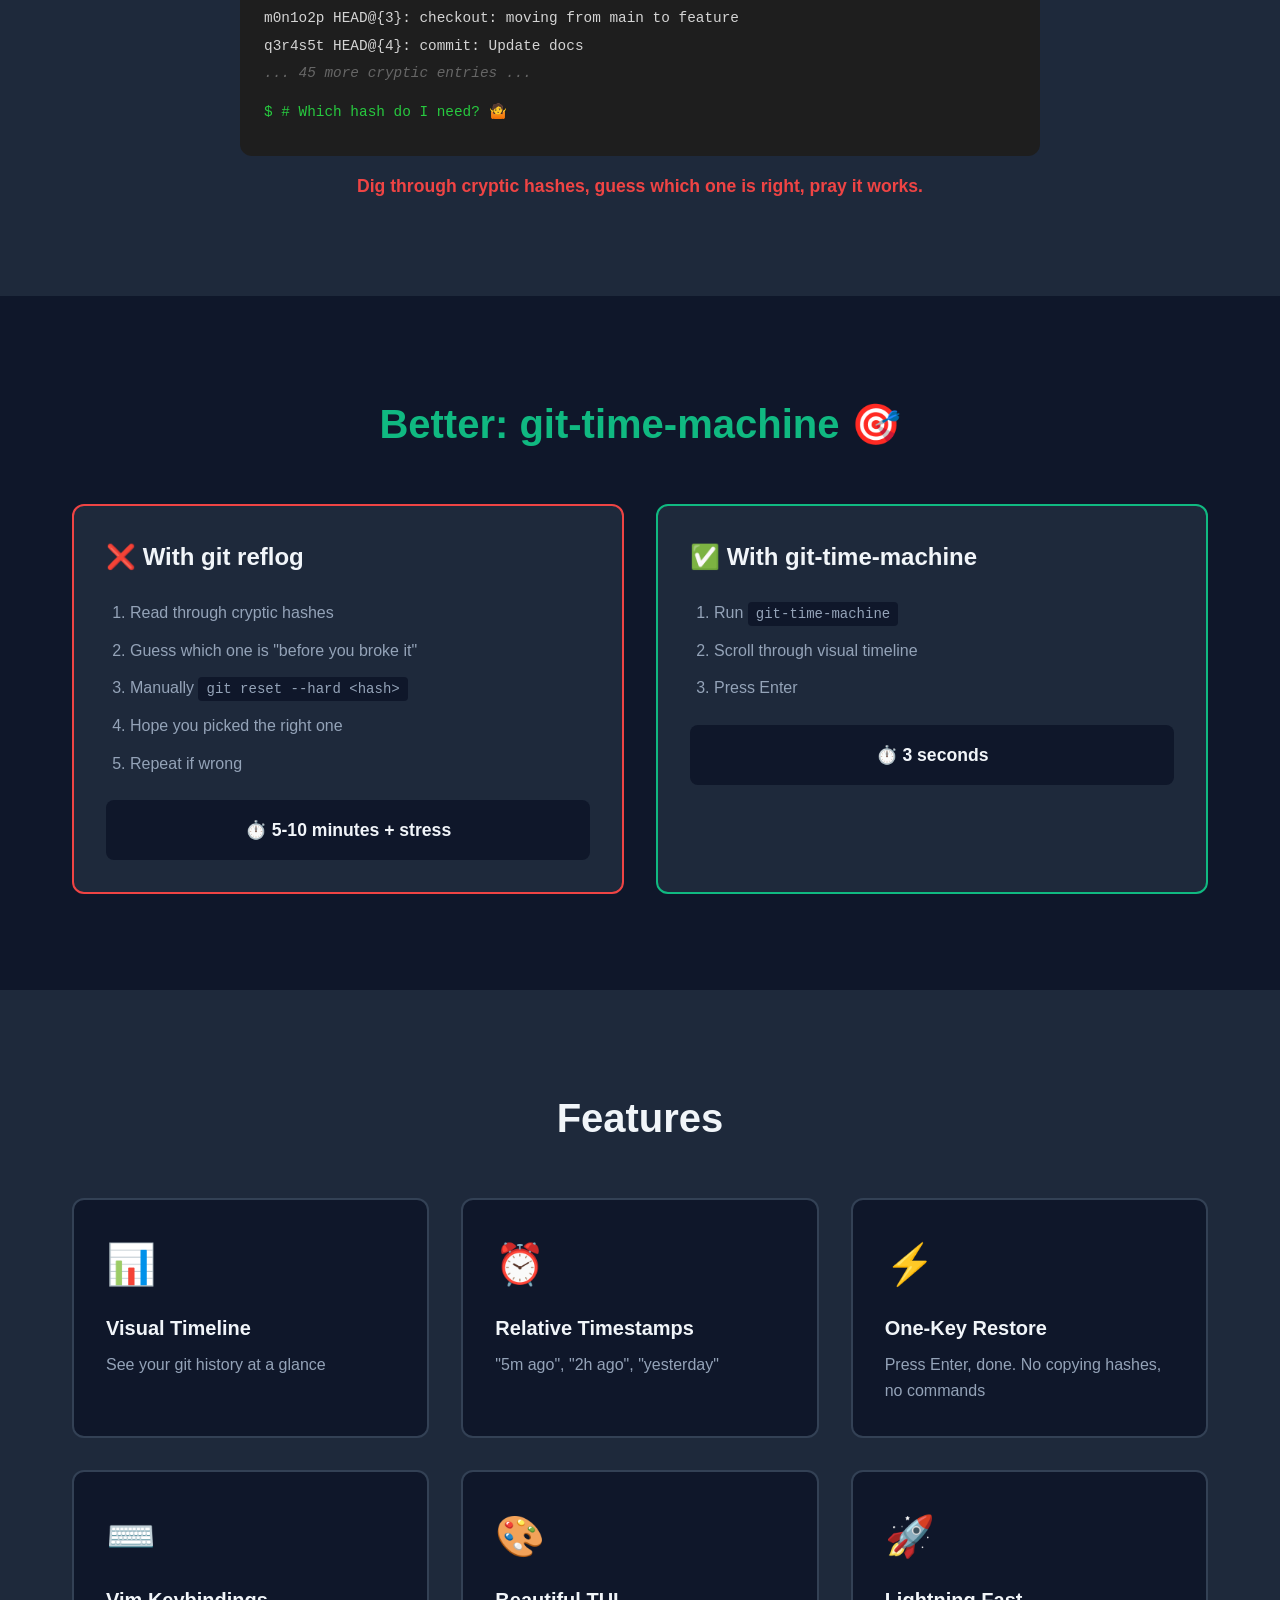
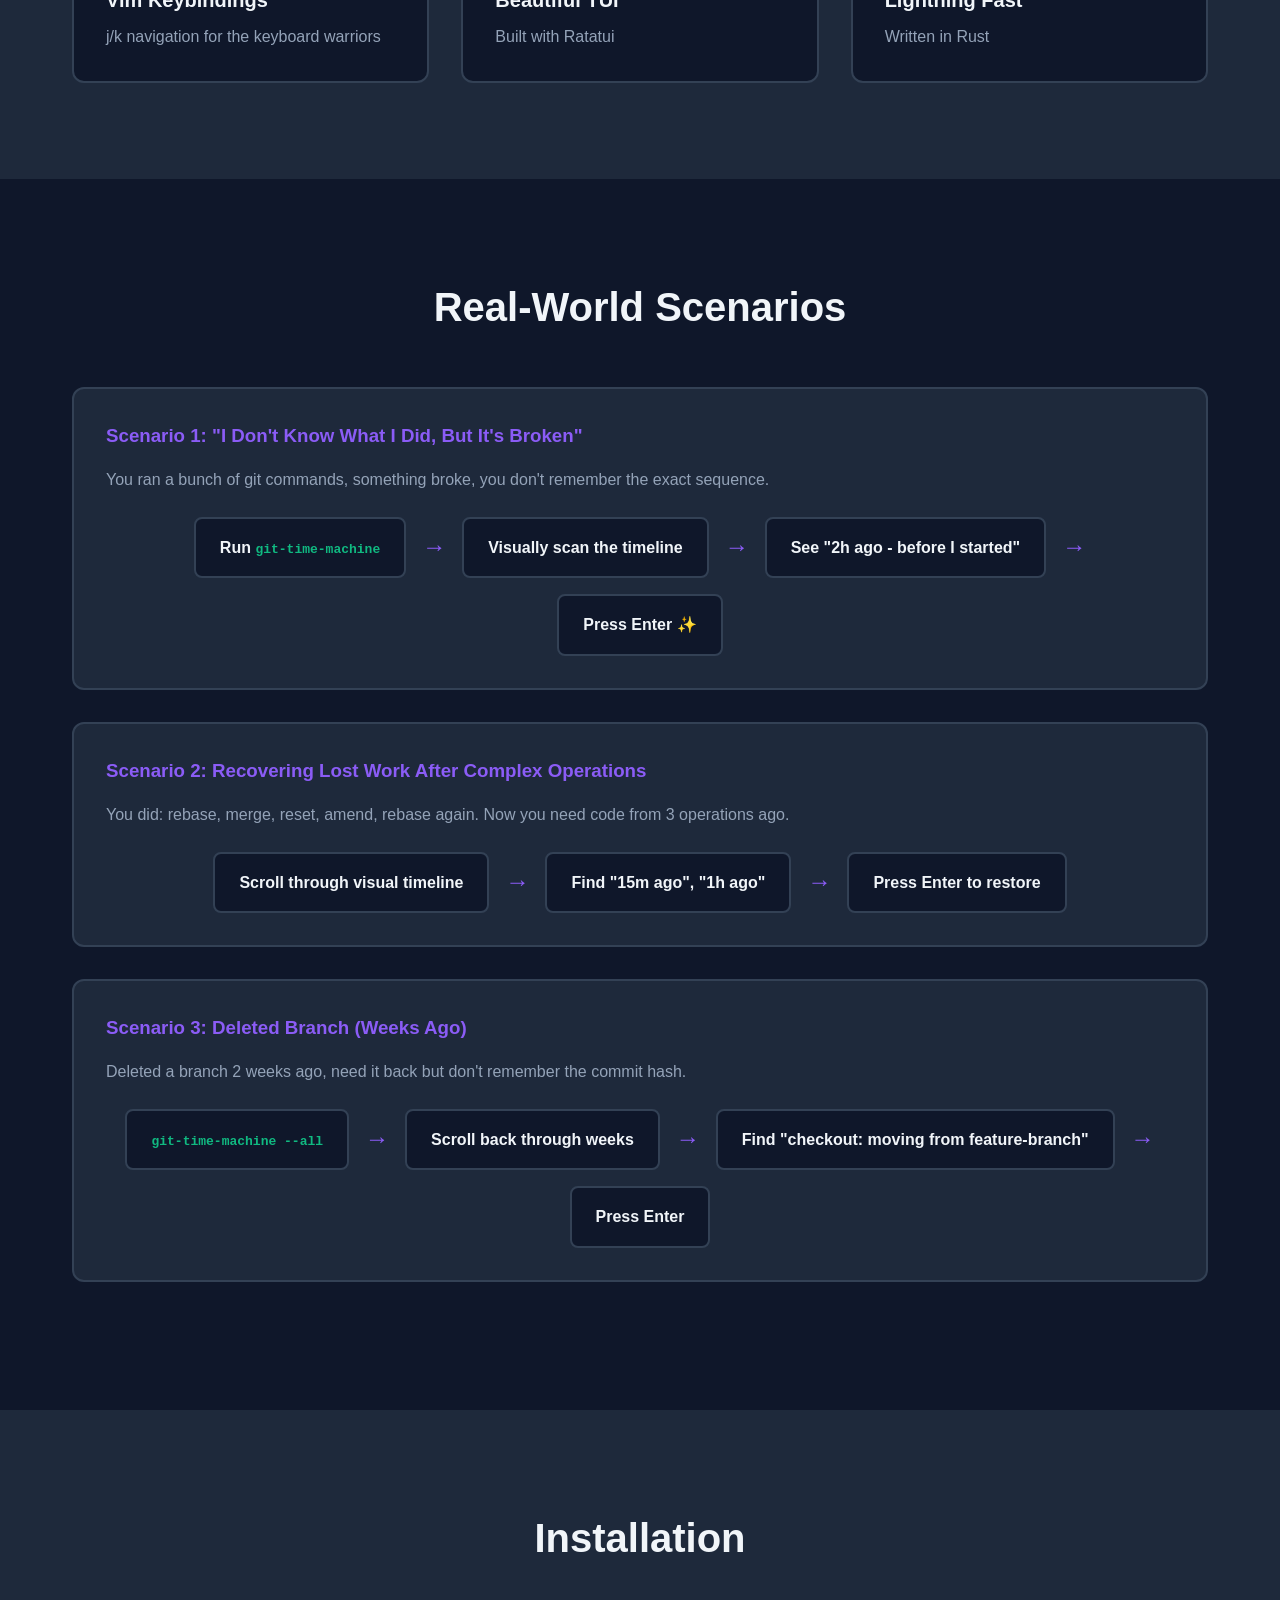
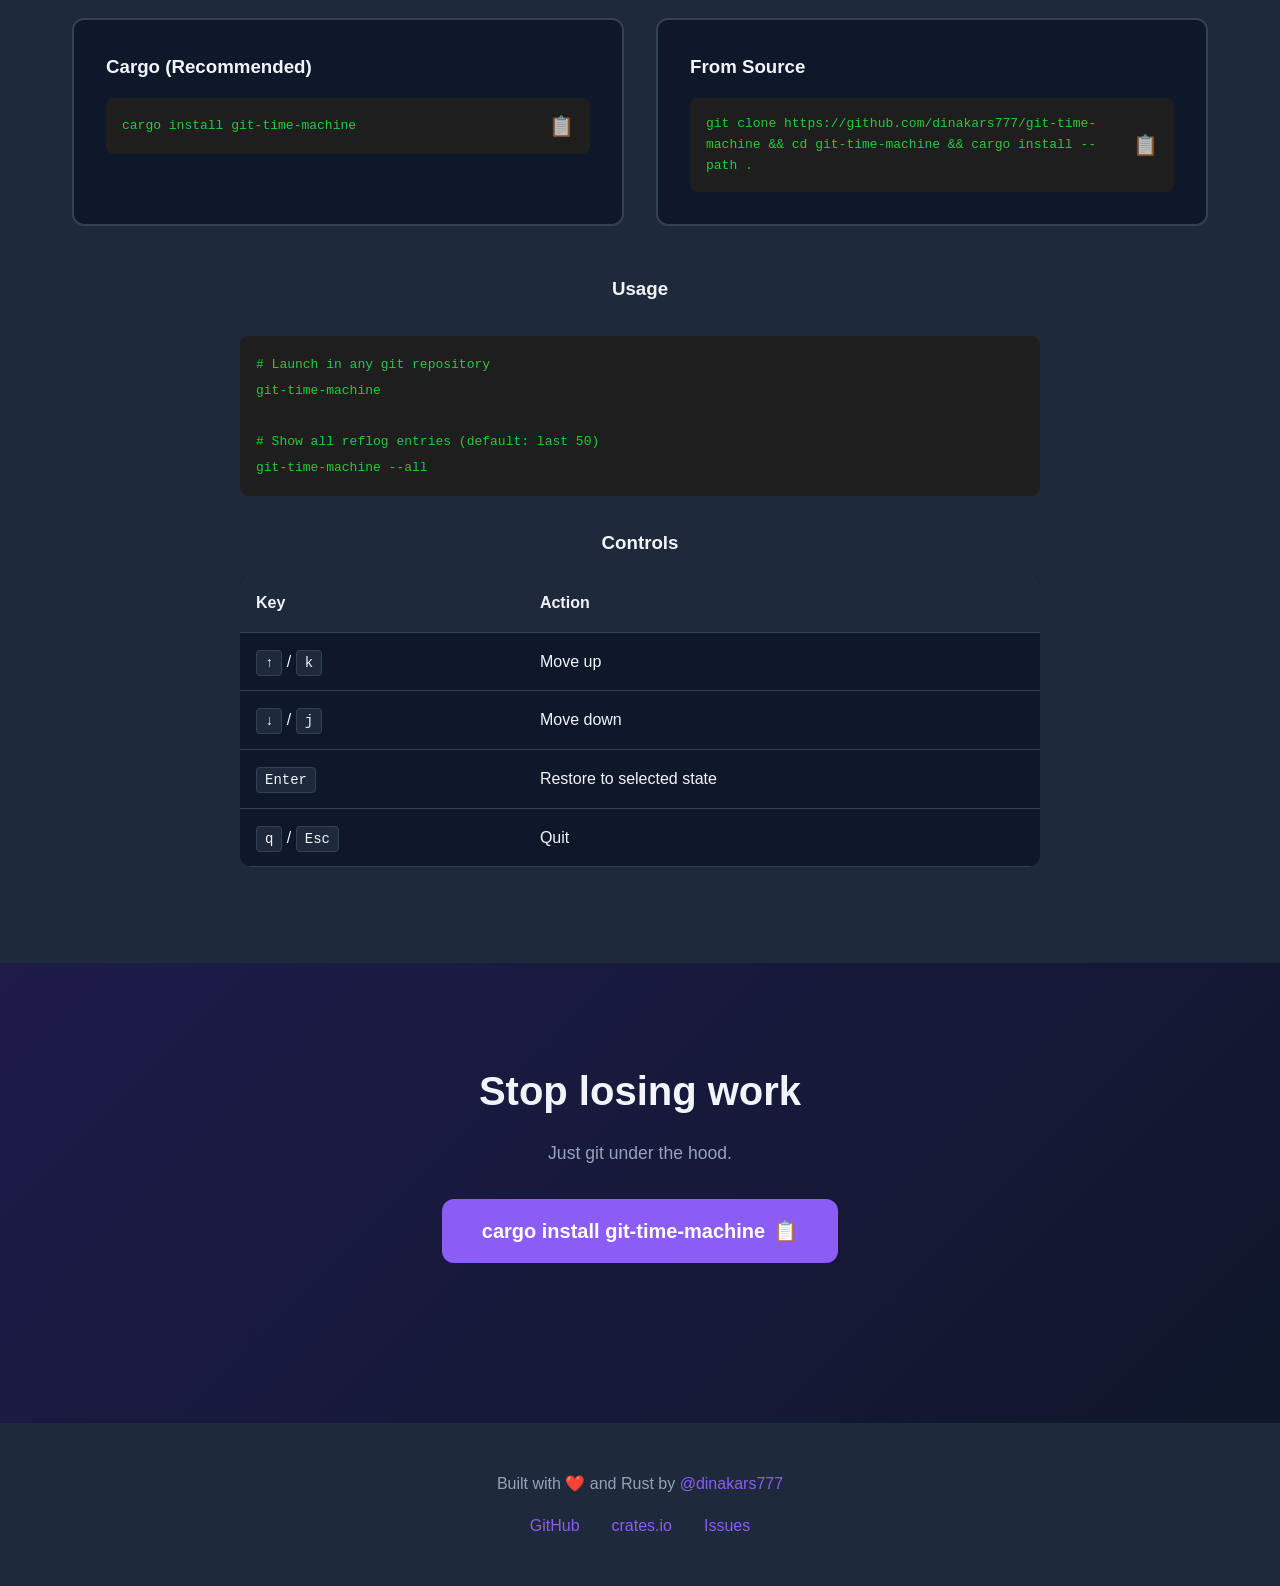
==== commit 11debac9: "Fix demo gif path" ====
--- a/docs/index.html
+++ b/docs/index.html
@@ -27,7 +27,7 @@
             </div>
             
             <div class="demo-container">
-                <img src="../demo.gif" alt="git-time-machine demo" class="demo-gif">
+                <img src="demo.gif" alt="git-time-machine demo" class="demo-gif">
                 <p class="demo-caption">Navigate your git history like a time traveler. One key to restore.</p>
             </div>
         </div>
